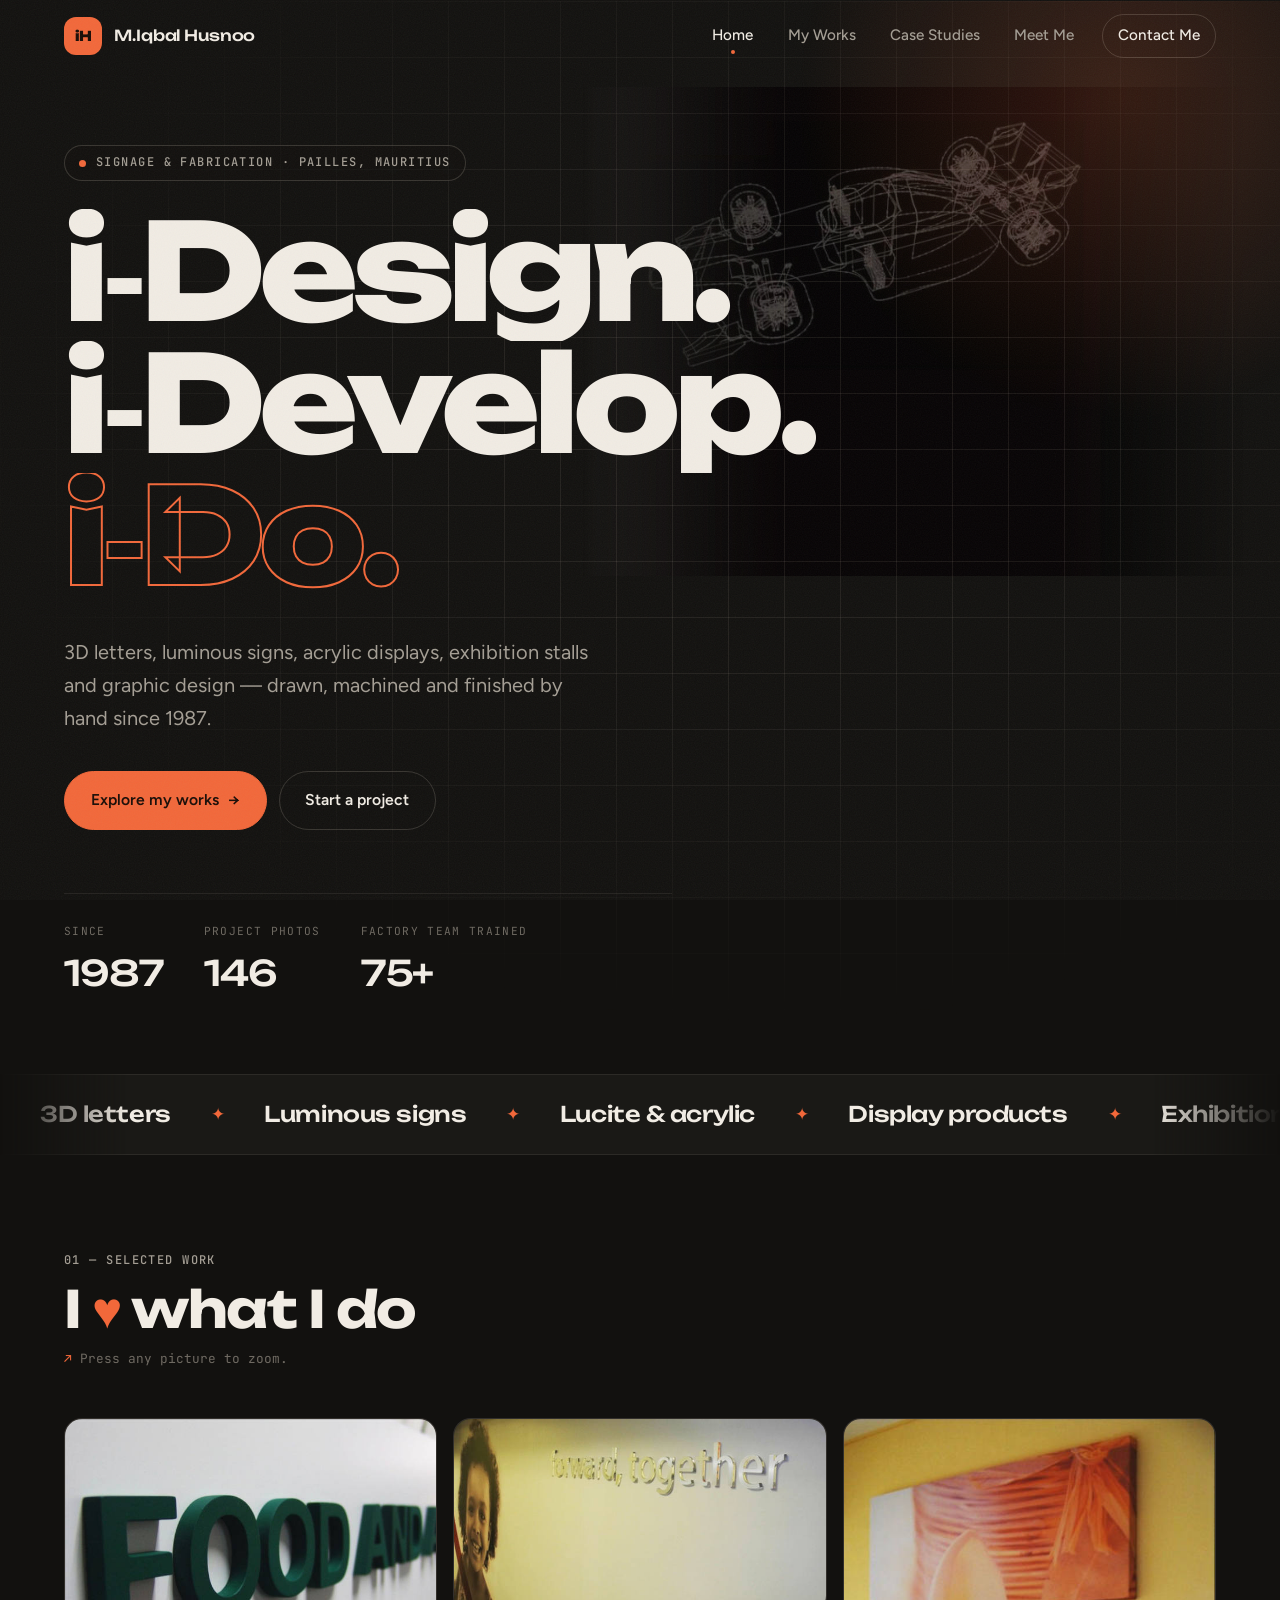
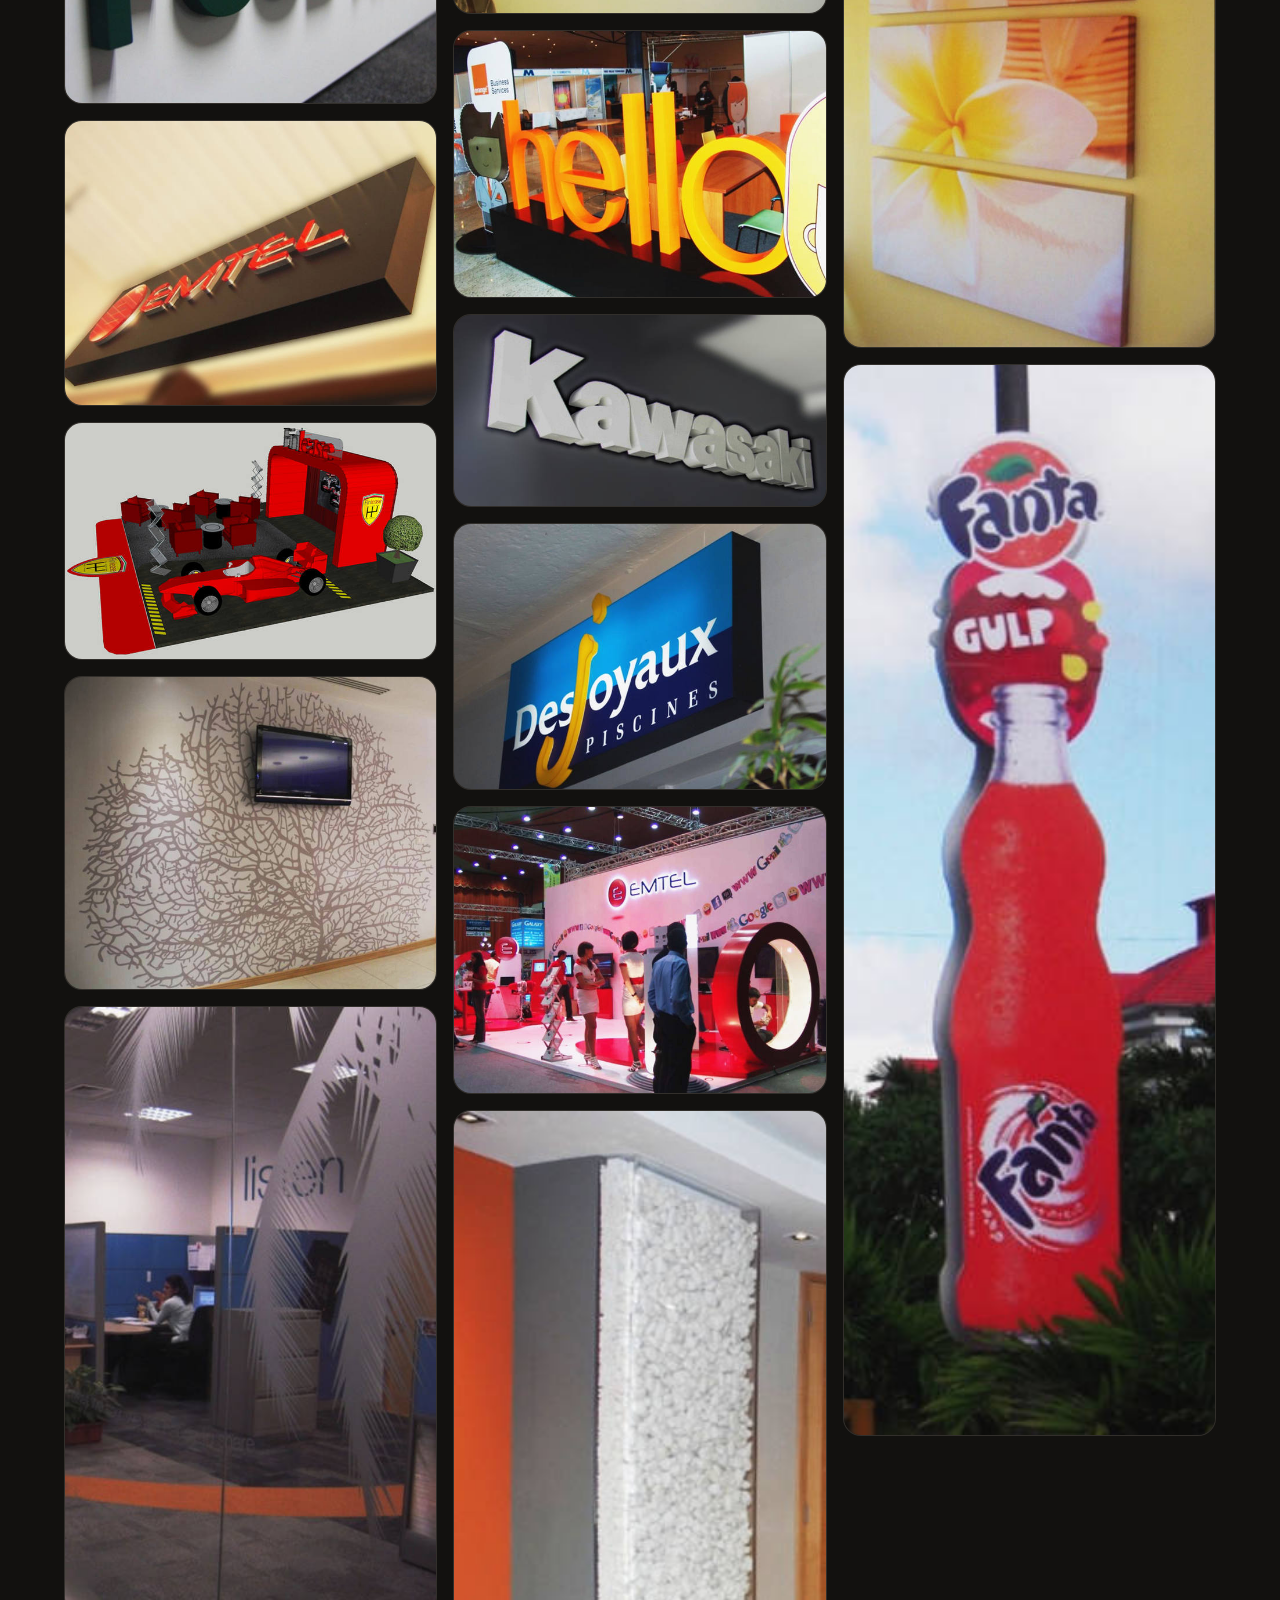
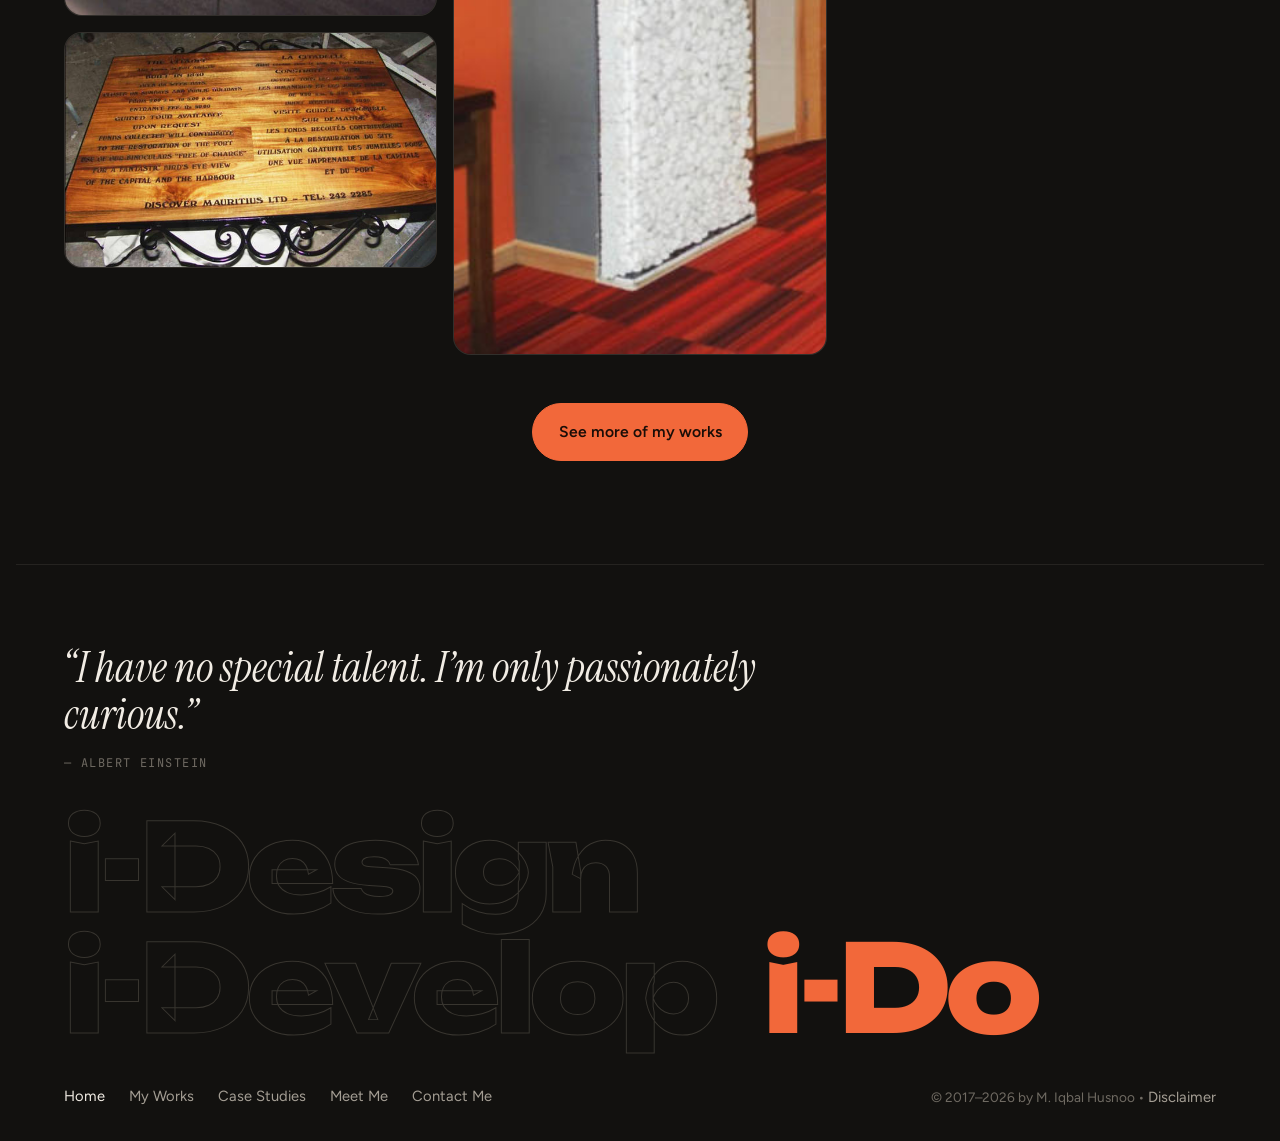
==== index.html @ db767b68 "Portfolio: Case Studies page, Meet Me Indonesia section, footer 2017-2026" ====
<!doctype html>
<html lang="en">
  <head>
    <meta charset="utf-8" />
    <meta name="viewport" content="width=device-width, initial-scale=1" />
    <title>Home | M. Iqbal Husnoo</title>
    <meta name="description" content="Portfolio of M. Iqbal Husnoo: signage, 3D letters, display products, acrylic fabrication, exhibitions and graphic design in Mauritius." />
    <meta property="og:title" content="Home | M. Iqbal Husnoo" />
    <meta property="og:description" content="Portfolio of M. Iqbal Husnoo: signage, 3D letters, display products, acrylic fabrication, exhibitions and graphic design in Mauritius." />
    <meta property="og:type" content="website" />
    <link rel="icon" href="/favicon.svg" type="image/svg+xml" />
    <script>document.documentElement.classList.add('js')</script>
    <link rel="preconnect" href="https://fonts.googleapis.com" />
    <link rel="preconnect" href="https://fonts.gstatic.com" crossorigin />
    <link rel="stylesheet" href="https://fonts.googleapis.com/css2?family=Unbounded:wght@400;500;700;800&family=Figtree:ital,wght@0,400;0,500;0,600;1,400&family=Instrument+Serif:ital@0;1&family=JetBrains+Mono:wght@400;500&display=swap" />
    <link rel="stylesheet" href="/styles.css" />
    <meta name="theme-color" content="#12110f" />
  </head>
  <body>
    <a class="skip-link" href="#main">Skip to content</a>

    <header class="site-header" id="site-header">
      <div class="bar">
        <a class="brand" href="/" aria-label="M. Iqbal Husnoo, home">
          <span class="brand__mark" aria-hidden="true">iH</span>
          <span class="brand__name">M.Iqbal Husnoo</span>
        </a>
        <button class="nav-toggle" type="button" aria-expanded="false" aria-controls="site-nav" hidden>
          <span class="nav-toggle__lines" aria-hidden="true"></span>
          <span class="sr-only">Menu</span>
        </button>
        <nav class="site-nav" id="site-nav" aria-label="Main">
          <ul>
            <li><a href="/" aria-current="page">Home</a></li>
            <li><a href="/my-works/">My Works</a></li>
            <li><a href="/case-studies/">Case Studies</a></li>
            <li><a href="/meet-me/">Meet Me</a></li>
            <li><a href="/contact-me/" class="nav-cta">Contact Me</a></li>
          </ul>
        </nav>
      </div>
    </header>

    <main id="main">
      <section class="hero" aria-labelledby="hero-title">
        <div class="hero__grid" aria-hidden="true"></div>
        <img class="hero__art" src="/assets/img/banner.jpg" alt="" width="1296" height="576" fetchpriority="high" />
        <div class="hero__inner">
          <p class="eyebrow"><span class="dot" aria-hidden="true"></span> Signage &amp; fabrication &middot; Pailles, Mauritius</p>
          <h1 id="hero-title" class="hero__title">
            <span class="sr-only">M. Iqbal Husnoo &mdash; </span>
            <span class="line"><span>i&#8209;Design.</span></span>
            <span class="line"><span>i&#8209;Develop.</span></span>
            <span class="line line--accent"><span>i&#8209;Do.</span></span>
          </h1>
          <p class="hero__lead">3D letters, luminous signs, acrylic displays, exhibition stalls and graphic design &mdash; drawn, machined and finished by hand since 1987.</p>
          <div class="hero__actions">
            <a class="button" href="/my-works/">Explore my works <span aria-hidden="true">&rarr;</span></a>
            <a class="button button--ghost" href="/contact-me/">Start a project</a>
          </div>
          <dl class="stats">
            <div><dt>Since</dt><dd>1987</dd></div>
            <div><dt>Project photos</dt><dd>146</dd></div>
            <div><dt>Factory team trained</dt><dd>75+</dd></div>
          </dl>
        </div>
      </section>

      <div class="marquee" aria-hidden="true">
        <div class="marquee__track">
          <span>3D letters</span><span>Luminous signs</span><span>Lucite &amp; acrylic</span><span>Display products</span><span>Exhibition stalls</span><span>CNC routing</span><span>Laser engraving</span><span>Wall deco</span><span>Editorial design</span>
          <span>3D letters</span><span>Luminous signs</span><span>Lucite &amp; acrylic</span><span>Display products</span><span>Exhibition stalls</span><span>CNC routing</span><span>Laser engraving</span><span>Wall deco</span><span>Editorial design</span>
        </div>
      </div>

      <section class="page" aria-labelledby="what-i-do">
        <div class="section-head">
          <p class="label">01 &mdash; Selected work</p>
          <h2 id="what-i-do" class="section-title">I <span class="heart" aria-hidden="true">&hearts;</span><span class="sr-only">love</span> what I&nbsp;do</h2>
          <p class="hint">Press any picture to zoom.</p>
        </div>
        <div class="gallery">
          <figure class="tile">
            <a href="/assets/img/full/e01d142696.jpg" data-gallery="home" data-caption="3D letters — Made of foam PVC and finish with a satin paint"><img src="/assets/img/thumb/e01d142696.jpg" alt="3D letters — Made of foam PVC and finish with a satin paint" width="640" height="491" loading="lazy" decoding="async" /></a>
            <figcaption><strong>3D letters</strong> Made of foam PVC and finish with a satin paint</figcaption>
          </figure>
          <figure class="tile">
            <a href="/assets/img/full/2fd38308b2.jpg" data-gallery="home" data-caption="3D letters in layers — Glow light luminous sign"><img src="/assets/img/thumb/2fd38308b2.jpg" alt="3D letters in layers — Glow light luminous sign" width="640" height="489" loading="lazy" decoding="async" /></a>
            <figcaption><strong>3D letters in layers</strong> Glow light luminous sign</figcaption>
          </figure>
          <figure class="tile">
            <a href="/assets/img/full/fc25e3a5f5.jpg" data-gallery="home" data-caption="Motor show 3D design presentation — event stall design proposal"><img src="/assets/img/thumb/fc25e3a5f5.jpg" alt="Motor show 3D design presentation — event stall design proposal" width="640" height="409" loading="lazy" decoding="async" /></a>
            <figcaption><strong>Motor show 3D design presentation</strong> event stall design proposal</figcaption>
          </figure>
          <figure class="tile">
            <a href="/assets/img/full/1b9a3f194f.jpg" data-gallery="home" data-caption="Wall deco — High res customized printed wallpaper"><img src="/assets/img/thumb/1b9a3f194f.jpg" alt="Wall deco — High res customized printed wallpaper" width="640" height="538" loading="lazy" decoding="async" /></a>
            <figcaption><strong>Wall deco</strong> High res customized printed wallpaper</figcaption>
          </figure>
          <figure class="tile">
            <a href="/assets/img/full/836188b1b4.jpg" data-gallery="home" data-caption="Glass panes deco — Plot &amp; cut Frosted vinyl applied"><img src="/assets/img/thumb/836188b1b4.jpg" alt="Glass panes deco — Plot &amp; cut Frosted vinyl applied" width="391" height="640" loading="lazy" decoding="async" /></a>
            <figcaption><strong>Glass panes deco</strong> Plot &amp; cut Frosted vinyl applied</figcaption>
          </figure>
          <figure class="tile">
            <a href="/assets/img/full/148510c9a3.jpg" data-gallery="home" data-caption="Sign — Laser engraving on wood and forged metal  sign"><img src="/assets/img/thumb/148510c9a3.jpg" alt="Sign — Laser engraving on wood and forged metal  sign" width="640" height="405" loading="lazy" decoding="async" /></a>
            <figcaption><strong>Sign</strong> Laser engraving on wood and forged metal  sign</figcaption>
          </figure>
          <figure class="tile">
            <a href="/assets/img/full/b2414674ef.jpg" data-gallery="home" data-caption="Wall deco — High res customized vinyl applied to wall, topped with clear acrylic letters"><img src="/assets/img/thumb/b2414674ef.jpg" alt="Wall deco — High res customized vinyl applied to wall, topped with clear acrylic letters" width="640" height="335" loading="lazy" decoding="async" /></a>
            <figcaption><strong>Wall deco</strong> High res customized vinyl applied to wall, topped with clear acrylic letters</figcaption>
          </figure>
          <figure class="tile">
            <a href="/assets/img/full/b73189586a.jpg" data-gallery="home" data-caption="3D letters — Foam PVC built up letters, partly wrapped with high res printed vinyl &amp; painted high gloss"><img src="/assets/img/thumb/b73189586a.jpg" alt="3D letters — Foam PVC built up letters, partly wrapped with high res printed vinyl &amp; painted high gloss" width="640" height="458" loading="lazy" decoding="async" /></a>
            <figcaption><strong>3D letters</strong> Foam PVC built up letters, partly wrapped with high res printed vinyl &amp; painted high gloss</figcaption>
          </figure>
          <figure class="tile">
            <a href="/assets/img/full/6c1980d016.jpg" data-gallery="home" data-caption="Interior 3D sign — Huge letters of approximately 700mm high x 250 mm depth made of fiber glass, finish high gloss"><img src="/assets/img/thumb/6c1980d016.jpg" alt="Interior 3D sign — Huge letters of approximately 700mm high x 250 mm depth made of fiber glass, finish high gloss" width="640" height="330" loading="lazy" decoding="async" /></a>
            <figcaption><strong>Interior 3D sign</strong> Huge letters of approximately 700mm high x 250 mm depth made of fiber glass, finish high gloss</figcaption>
          </figure>
          <figure class="tile">
            <a href="/assets/img/full/f503da60db.jpg" data-gallery="home" data-caption="Luminous sign box — luminous sign with relief letter on the front with pop-out"><img src="/assets/img/thumb/f503da60db.jpg" alt="Luminous sign box — luminous sign with relief letter on the front with pop-out" width="640" height="458" loading="lazy" decoding="async" /></a>
            <figcaption><strong>Luminous sign box</strong> luminous sign with relief letter on the front with pop-out</figcaption>
          </figure>
          <figure class="tile">
            <a href="/assets/img/full/0a4f845910.jpg" data-gallery="home" data-caption="Exhibition — Stall deco, backdrop &amp; furnitures"><img src="/assets/img/thumb/0a4f845910.jpg" alt="Exhibition — Stall deco, backdrop &amp; furnitures" width="640" height="494" loading="lazy" decoding="async" /></a>
            <figcaption><strong>Exhibition</strong> Stall deco, backdrop &amp; furnitures</figcaption>
          </figure>
          <figure class="tile">
            <a href="/assets/img/full/2848691737.jpg" data-gallery="home" data-caption="Deco column — Transparent (see-through) column filled with white pebbles"><img src="/assets/img/thumb/2848691737.jpg" alt="Deco column — Transparent (see-through) column filled with white pebbles" width="282" height="640" loading="lazy" decoding="async" /></a>
            <figcaption><strong>Deco column</strong> Transparent (see-through) column filled with white pebbles</figcaption>
          </figure>
          <figure class="tile">
            <a href="/assets/img/full/76ac34b268.jpg" data-gallery="home" data-caption="wall deco — Triptych and personalized Multipanel"><img src="/assets/img/thumb/76ac34b268.jpg" alt="wall deco — Triptych and personalized Multipanel" width="450" height="640" loading="lazy" decoding="async" /></a>
            <figcaption><strong>wall deco</strong> Triptych and personalized Multipanel</figcaption>
          </figure>
          <figure class="tile">
            <a href="/assets/img/full/a5017a01bf.jpg" data-gallery="home" data-caption="Outdoor ad — Huge two way advert fixed to street light column"><img src="/assets/img/thumb/a5017a01bf.jpg" alt="Outdoor ad — Huge two way advert fixed to street light column" width="223" height="640" loading="lazy" decoding="async" /></a>
            <figcaption><strong>Outdoor ad</strong> Huge two way advert fixed to street light column</figcaption>
          </figure>
        </div>
        <p class="cta"><a class="button" href="/my-works/">See more of my works</a></p>
      </section>
    </main>

    <footer class="site-footer">
      <blockquote class="footer-quote">
        <p>&ldquo;I have no special talent. I&rsquo;m only passionately curious.&rdquo;</p>
        <footer>Albert Einstein</footer>
      </blockquote>
      <p class="motto" aria-label="i-Design, i-Develop, i-Do">
        <span>i-Design</span> <span>i-Develop</span> <span>i-Do</span>
      </p>
      <nav aria-label="Footer">
        <ul>
          <li><a href="/" aria-current="page">Home</a></li>
          <li><a href="/my-works/">My Works</a></li>
          <li><a href="/case-studies/">Case Studies</a></li>
          <li><a href="/meet-me/">Meet Me</a></li>
          <li><a href="/contact-me/">Contact Me</a></li>
        </ul>
      </nav>
      <p class="site-footer__legal">&copy; 2017&ndash;2026 by M. Iqbal Husnoo &bull; <a href="/disclaimer/">Disclaimer</a></p>
    </footer>

    <script src="/script.js" defer></script>
  <script async src="/.netlify/scripts/ar" data-netlify-deploy-id="6aeda1de64c3be196e631531" data-netlify-site-id="eb80ddab-bd80-4e08-9656-230af364bd18" data-agent-runner-id="6aed9f46a1a88d7fdc7c8394"></script>
</body>
</html>
---- styles.css ----
/* ==========================================================================
   M. Iqbal Husnoo — studio theme
   Warm off-black workshop, blueprint grid, signal-orange accent.
   All colours, fonts and spacing live in this first block.
   ========================================================================== */

:root {
  color-scheme: dark;

  --bg: #12110f;
  --bg-raised: #1a1916;
  --bg-card: #201e1b;
  --line: rgb(255 240 220 / 0.08);
  --line-strong: rgb(255 240 220 / 0.16);
  --text: #f1ece4;
  --text-muted: #a49e94;
  --text-dim: #6f6a62;
  --accent: #f2683a;
  --accent-soft: rgb(242 104 58 / 0.14);
  --accent-ink: #1a0d07;

  --font-display: 'Unbounded', 'Arial Black', sans-serif;
  --font-body: 'Figtree', 'Helvetica Neue', Helvetica, sans-serif;
  --font-serif: 'Instrument Serif', Georgia, serif;
  --font-mono: 'JetBrains Mono', ui-monospace, Menlo, monospace;

  --radius: 18px;
  --radius-sm: 10px;
  --page-width: 78rem;
  --gutter: clamp(1.25rem, 4vw, 3rem);
  --header-h: 4.5rem;
  --ease: cubic-bezier(0.22, 1, 0.36, 1);
}

/* ==========================================================================
   Base
   ========================================================================== */

*,
*::before,
*::after {
  box-sizing: border-box;
}

html {
  scroll-behavior: smooth;
  scroll-padding-top: calc(var(--header-h) + 1.5rem);
}

body {
  margin: 0;
  min-height: 100vh;
  display: flex;
  flex-direction: column;
  background: var(--bg);
  color: var(--text);
  font-family: var(--font-body);
  font-size: 1.0625rem;
  line-height: 1.65;
  -webkit-font-smoothing: antialiased;
  text-rendering: optimizeLegibility;
}

/* Film grain, fixed and non-interactive. */
body::after {
  content: '';
  position: fixed;
  inset: 0;
  z-index: 100;
  pointer-events: none;
  opacity: 0.05;
  background-image: url("data:image/svg+xml,%3Csvg xmlns='http://www.w3.org/2000/svg' width='160' height='160'%3E%3Cfilter id='n'%3E%3CfeTurbulence type='fractalNoise' baseFrequency='0.85' numOctaves='3' stitchTiles='stitch'/%3E%3C/filter%3E%3Crect width='100%25' height='100%25' filter='url(%23n)'/%3E%3C/svg%3E");
}

main {
  flex: 1;
}

img {
  max-width: 100%;
  height: auto;
  display: block;
}

a {
  color: var(--accent);
  text-decoration-thickness: 1px;
  text-underline-offset: 0.2em;
}

h1,
h2,
h3,
p,
ul,
ol,
dl,
dd,
figure,
blockquote {
  margin: 0;
}

ul {
  padding: 0;
  list-style: none;
}

::selection {
  background: var(--accent);
  color: var(--accent-ink);
}

:focus-visible {
  outline: 2px solid var(--accent);
  outline-offset: 3px;
  border-radius: 4px;
}

.sr-only {
  position: absolute;
  width: 1px;
  height: 1px;
  margin: -1px;
  padding: 0;
  overflow: hidden;
  clip-path: inset(50%);
  white-space: nowrap;
}

.skip-link {
  position: fixed;
  top: 0.75rem;
  left: 0.75rem;
  z-index: 200;
  translate: 0 -200%;
  padding: 0.6rem 1rem;
  border-radius: 999px;
  background: var(--accent);
  color: var(--accent-ink);
  font-weight: 600;
  text-decoration: none;
  transition: translate 0.2s var(--ease);
}

.skip-link:focus-visible {
  translate: 0 0;
}

.label,
.eyebrow {
  font-family: var(--font-mono);
  font-size: 0.75rem;
  font-weight: 500;
  letter-spacing: 0.12em;
  text-transform: uppercase;
  color: var(--text-muted);
}

/* ==========================================================================
   Header — sticky glass bar
   ========================================================================== */

.site-header {
  position: sticky;
  top: 0;
  z-index: 50;
  transition:
    background-color 0.3s var(--ease),
    border-color 0.3s var(--ease);
  border-bottom: 1px solid transparent;
}

.site-header.is-scrolled,
.site-header.is-open {
  background: rgb(18 17 15 / 0.72);
  backdrop-filter: blur(18px) saturate(1.4);
  -webkit-backdrop-filter: blur(18px) saturate(1.4);
  border-bottom-color: var(--line);
}

.bar {
  display: flex;
  align-items: center;
  gap: 1.5rem;
  max-width: var(--page-width);
  height: var(--header-h);
  margin-inline: auto;
  padding-inline: var(--gutter);
}

.brand {
  display: inline-flex;
  align-items: center;
  gap: 0.75rem;
  color: var(--text);
  text-decoration: none;
  margin-right: auto;
}

.brand__mark {
  display: grid;
  place-items: center;
  width: 2.4rem;
  height: 2.4rem;
  border-radius: 12px;
  background: var(--accent);
  color: var(--accent-ink);
  font-family: var(--font-display);
  font-size: 0.85rem;
  font-weight: 800;
  letter-spacing: -0.04em;
  transition: rotate 0.5s var(--ease);
}

.brand:hover .brand__mark {
  rotate: -8deg;
}

.brand__name {
  font-family: var(--font-display);
  font-size: 0.95rem;
  font-weight: 500;
  letter-spacing: -0.01em;
}

.site-nav ul {
  display: flex;
  align-items: center;
  gap: 0.25rem;
}

.site-nav a {
  position: relative;
  display: block;
  padding: 0.5rem 0.95rem;
  border-radius: 999px;
  color: var(--text-muted);
  font-size: 0.95rem;
  font-weight: 500;
  text-decoration: none;
  transition:
    color 0.2s,
    background-color 0.2s;
}

.site-nav a:hover {
  color: var(--text);
  background: rgb(255 255 255 / 0.05);
}

.site-nav a[aria-current='page'] {
  color: var(--text);
}

.site-nav a[aria-current='page']::after {
  content: '';
  position: absolute;
  left: 50%;
  bottom: 0.15rem;
  width: 4px;
  height: 4px;
  margin-left: -2px;
  border-radius: 50%;
  background: var(--accent);
}

.site-nav a.nav-cta {
  margin-left: 0.5rem;
  border: 1px solid var(--line-strong);
  color: var(--text);
}

.site-nav a.nav-cta:hover,
.site-nav a.nav-cta[aria-current='page'] {
  background: var(--accent);
  border-color: var(--accent);
  color: var(--accent-ink);
}

.site-nav a.nav-cta[aria-current='page']::after {
  display: none;
}

.nav-toggle {
  display: none;
  place-items: center;
  width: 2.75rem;
  height: 2.75rem;
  padding: 0;
  border: 1px solid var(--line-strong);
  border-radius: 50%;
  background: transparent;
  color: var(--text);
  cursor: pointer;
}

.nav-toggle__lines,
.nav-toggle__lines::before,
.nav-toggle__lines::after {
  display: block;
  width: 1.1rem;
  height: 1.5px;
  background: currentColor;
  border-radius: 2px;
  transition:
    transform 0.35s var(--ease),
    opacity 0.2s;
}

.nav-toggle__lines {
  position: relative;
}

.nav-toggle__lines::before,
.nav-toggle__lines::after {
  content: '';
  position: absolute;
  left: 0;
}

.nav-toggle__lines::before {
  transform: translateY(-5px);
}

.nav-toggle__lines::after {
  transform: translateY(5px);
}

.nav-toggle[aria-expanded='true'] .nav-toggle__lines {
  background: transparent;
}

.nav-toggle[aria-expanded='true'] .nav-toggle__lines::before {
  transform: rotate(45deg);
}

.nav-toggle[aria-expanded='true'] .nav-toggle__lines::after {
  transform: rotate(-45deg);
}

@media (max-width: 760px) {
  .brand__name {
    font-size: 0.85rem;
  }

  .js .nav-toggle {
    display: grid;
  }

  .js .site-nav {
    position: absolute;
    top: var(--header-h);
    left: 0;
    right: 0;
    padding: 0.5rem var(--gutter) 1.5rem;
    background: rgb(18 17 15 / 0.96);
    backdrop-filter: blur(18px);
    -webkit-backdrop-filter: blur(18px);
    border-bottom: 1px solid var(--line);
    opacity: 0;
    visibility: hidden;
    translate: 0 -0.75rem;
    transition:
      opacity 0.3s var(--ease),
      translate 0.3s var(--ease),
      visibility 0.3s;
  }

  .js .site-header.is-open .site-nav {
    opacity: 1;
    visibility: visible;
    translate: 0 0;
  }

  .js .site-nav ul {
    flex-direction: column;
    align-items: stretch;
    gap: 0;
  }

  .js .site-nav a {
    padding: 1rem 0;
    border-radius: 0;
    border-bottom: 1px solid var(--line);
    font-family: var(--font-display);
    font-size: 1.5rem;
    color: var(--text);
  }

  .js .site-nav a:hover {
    background: none;
    color: var(--accent);
  }

  .js .site-nav a[aria-current='page']::after {
    left: auto;
    right: 0;
    top: 50%;
    bottom: auto;
    width: 8px;
    height: 8px;
    margin: -4px 0 0;
  }

  .js .site-nav a.nav-cta {
    margin: 1.25rem 0 0;
    padding: 0.9rem 1.25rem;
    border-radius: 999px;
    text-align: center;
    font-family: var(--font-body);
    font-size: 1rem;
    font-weight: 600;
    background: var(--accent);
    color: var(--accent-ink);
  }

  /* No-JS fallback: a simple wrapping row. */
  html:not(.js) .bar {
    flex-wrap: wrap;
    height: auto;
    padding-block: 1rem;
  }

  html:not(.js) .site-nav ul {
    flex-wrap: wrap;
  }
}

/* ==========================================================================
   Layout + page titles
   ========================================================================== */

.page {
  width: 100%;
  max-width: var(--page-width);
  margin-inline: auto;
  padding: clamp(3rem, 8vw, 6rem) var(--gutter) clamp(4rem, 8vw, 7rem);
}

main.page {
  position: relative;
}

/* Blueprint grid behind every inner page heading. */
main.page::before {
  content: '';
  position: absolute;
  inset: 0 0 auto;
  height: 28rem;
  z-index: -1;
  background-image:
    linear-gradient(var(--line) 1px, transparent 1px),
    linear-gradient(90deg, var(--line) 1px, transparent 1px);
  background-size: 48px 48px;
  mask-image: radial-gradient(ellipse 70% 100% at 30% 0%, #000 20%, transparent 75%);
  -webkit-mask-image: radial-gradient(ellipse 70% 100% at 30% 0%, #000 20%, transparent 75%);
}

.page-title {
  max-width: 18ch;
  font-family: var(--font-display);
  font-size: clamp(2.2rem, 6vw, 4.5rem);
  font-weight: 700;
  line-height: 1.02;
  letter-spacing: -0.035em;
  text-wrap: balance;
}

.page-title::before {
  content: '';
  display: block;
  width: 3rem;
  height: 4px;
  margin-bottom: 1.5rem;
  border-radius: 4px;
  background: var(--accent);
}

.section-head {
  margin-bottom: clamp(2rem, 4vw, 3rem);
}

.section-title {
  margin-top: 0.75rem;
  font-family: var(--font-display);
  font-size: clamp(1.8rem, 4.5vw, 3.2rem);
  font-weight: 700;
  line-height: 1.05;
  letter-spacing: -0.03em;
}

.section-title em {
  font-family: var(--font-serif);
  font-weight: 400;
  font-style: italic;
  letter-spacing: 0;
}

.heart {
  display: inline-block;
  color: var(--accent);
  animation: beat 1.8s var(--ease) infinite;
}

@keyframes beat {
  0%,
  60%,
  100% {
    transform: scale(1);
  }
  15% {
    transform: scale(1.22);
  }
  30% {
    transform: scale(0.96);
  }
}

.hint {
  margin-top: 0.75rem;
  color: var(--text-dim);
  font-family: var(--font-mono);
  font-size: 0.8rem;
}

.hint::before {
  content: '\2197\00a0';
  color: var(--accent);
}

.page > .hint {
  margin-top: 1.25rem;
}

.lead {
  max-width: 40rem;
  margin-top: 1.5rem;
  color: var(--text-muted);
  font-size: clamp(1.1rem, 2vw, 1.3rem);
}

.cta {
  margin-top: 3rem;
  text-align: center;
}

/* ==========================================================================
   Buttons
   ========================================================================== */

.button {
  display: inline-flex;
  align-items: center;
  gap: 0.6rem;
  padding: 0.95rem 1.6rem;
  border: 1px solid var(--accent);
  border-radius: 999px;
  background: var(--accent);
  color: var(--accent-ink);
  font: inherit;
  font-size: 0.98rem;
  font-weight: 600;
  text-decoration: none;
  cursor: pointer;
  transition:
    transform 0.25s var(--ease),
    box-shadow 0.25s var(--ease),
    background-color 0.2s;
}

.button:hover {
  transform: translateY(-2px);
  box-shadow: 0 12px 30px -10px rgb(242 104 58 / 0.6);
}

.button:active {
  transform: translateY(0);
}

.button span {
  transition: translate 0.25s var(--ease);
}

.button:hover span {
  translate: 4px 0;
}

.button--ghost {
  background: transparent;
  border-color: var(--line-strong);
  color: var(--text);
}

.button--ghost:hover {
  border-color: var(--text);
  box-shadow: none;
}

.button:disabled {
  opacity: 0.6;
  cursor: progress;
  transform: none;
}

/* ==========================================================================
   Home hero
   ========================================================================== */

.hero {
  position: relative;
  overflow: hidden;
  min-height: calc(100svh - var(--header-h));
  display: flex;
  align-items: center;
  margin-top: calc(var(--header-h) * -1);
  padding-top: var(--header-h);
  isolation: isolate;
}

.hero__grid {
  position: absolute;
  inset: 0;
  z-index: -2;
  background-image:
    linear-gradient(var(--line) 1px, transparent 1px),
    linear-gradient(90deg, var(--line) 1px, transparent 1px);
  background-size: 56px 56px;
  mask-image: radial-gradient(ellipse 80% 70% at 60% 40%, #000 30%, transparent 80%);
  -webkit-mask-image: radial-gradient(ellipse 80% 70% at 60% 40%, #000 30%, transparent 80%);
}

.hero::before {
  content: '';
  position: absolute;
  z-index: -3;
  width: 55vmax;
  height: 55vmax;
  right: -15vmax;
  top: -20vmax;
  border-radius: 50%;
  background: radial-gradient(circle, rgb(242 104 58 / 0.18), transparent 65%);
}

/* The Wix banner: an F1 wireframe on black. Crop the white fade away and let
   the drawing float over the grid. */
.hero__art {
  position: absolute;
  z-index: -1;
  right: -4%;
  top: 8%;
  width: min(1100px, 95vw);
  max-width: none;
  aspect-ratio: 1296 / 576;
  object-fit: cover;
  object-position: 80% 0;
  mix-blend-mode: lighten;
  opacity: 0.8;
  mask-image: linear-gradient(90deg, transparent 32%, #000 50%, #000 75%, transparent 92%);
  -webkit-mask-image: linear-gradient(90deg, transparent 32%, #000 50%, #000 75%, transparent 92%);
  animation: drift 14s ease-in-out infinite alternate;
}

@media (max-width: 760px) {
  .hero__art {
    top: auto;
    bottom: 4%;
    width: 160vw;
    right: -40vw;
    opacity: 0.45;
  }
}

@keyframes drift {
  from {
    transform: translate3d(0, 0, 0) rotate(0deg);
  }
  to {
    transform: translate3d(-2%, 3%, 0) rotate(-2deg);
  }
}

.hero__inner {
  width: 100%;
  max-width: var(--page-width);
  margin-inline: auto;
  padding: clamp(3rem, 8vh, 6rem) var(--gutter);
}

.eyebrow {
  display: inline-flex;
  align-items: center;
  gap: 0.6rem;
  padding: 0.45rem 0.9rem;
  border: 1px solid var(--line-strong);
  border-radius: 999px;
  background: rgb(18 17 15 / 0.5);
  backdrop-filter: blur(6px);
  -webkit-backdrop-filter: blur(6px);
}

.dot {
  width: 7px;
  height: 7px;
  border-radius: 50%;
  background: var(--accent);
  box-shadow: 0 0 0 0 rgb(242 104 58 / 0.6);
  animation: ping 2.2s infinite;
}

@keyframes ping {
  70%,
  100% {
    box-shadow: 0 0 0 10px rgb(242 104 58 / 0);
  }
}

.hero__title {
  margin-top: 1.75rem;
  font-family: var(--font-display);
  font-size: clamp(3rem, 10.5vw, 8.5rem);
  font-weight: 800;
  line-height: 0.92;
  letter-spacing: -0.05em;
}

.hero__title .line {
  display: block;
  overflow: hidden;
  padding-bottom: 0.06em;
}

.hero__title .line > span {
  display: inline-block;
  animation: rise 1s var(--ease) both;
}

.hero__title .line:nth-child(3) > span {
  animation-delay: 0.08s;
}

.hero__title .line:nth-child(4) > span {
  animation-delay: 0.16s;
}

.line--accent > span {
  color: transparent;
  -webkit-text-stroke: 2px var(--accent);
}

@keyframes rise {
  from {
    transform: translateY(105%);
  }
}

.hero__lead {
  max-width: 34rem;
  margin-top: 2rem;
  color: var(--text-muted);
  font-size: clamp(1.05rem, 1.8vw, 1.25rem);
  animation: fade-up 0.9s 0.35s var(--ease) both;
}

.hero__actions {
  display: flex;
  flex-wrap: wrap;
  gap: 0.75rem;
  margin-top: 2.25rem;
  animation: fade-up 0.9s 0.45s var(--ease) both;
}

.stats {
  display: flex;
  flex-wrap: wrap;
  gap: 2.5rem;
  margin-top: clamp(3rem, 7vh, 5rem);
  padding-top: 1.75rem;
  border-top: 1px solid var(--line);
  max-width: 38rem;
  animation: fade-up 0.9s 0.55s var(--ease) both;
}

.stats dt {
  font-family: var(--font-mono);
  font-size: 0.7rem;
  letter-spacing: 0.12em;
  text-transform: uppercase;
  color: var(--text-dim);
}

.stats dd {
  margin-top: 0.25rem;
  font-family: var(--font-display);
  font-size: clamp(1.6rem, 3vw, 2.2rem);
  font-weight: 500;
  letter-spacing: -0.03em;
}

@keyframes fade-up {
  from {
    opacity: 0;
    transform: translateY(18px);
  }
}

/* ==========================================================================
   Marquee
   ========================================================================== */

.marquee {
  overflow: hidden;
  border-block: 1px solid var(--line);
  background: var(--bg-raised);
  mask-image: linear-gradient(90deg, transparent, #000 10%, #000 90%, transparent);
  -webkit-mask-image: linear-gradient(90deg, transparent, #000 10%, #000 90%, transparent);
}

.marquee__track {
  display: flex;
  width: max-content;
  animation: scroll-x 40s linear infinite;
}

.marquee span {
  display: flex;
  align-items: center;
  gap: 2.5rem;
  padding: 1.35rem 0 1.35rem 2.5rem;
  font-family: var(--font-display);
  font-size: clamp(1rem, 2vw, 1.35rem);
  font-weight: 500;
  white-space: nowrap;
  letter-spacing: -0.02em;
}

.marquee span::after {
  content: '\2726';
  color: var(--accent);
  font-size: 0.8em;
}

@keyframes scroll-x {
  to {
    transform: translateX(-50%);
  }
}

/* ==========================================================================
   Gallery — masonry columns with caption overlays
   ========================================================================== */

.gallery {
  columns: 3 18rem;
  column-gap: 1rem;
}

.tile,
.portrait {
  position: relative;
  break-inside: avoid;
  margin-bottom: 1rem;
  overflow: hidden;
  border-radius: var(--radius);
  background: var(--bg-card);
  border: 1px solid var(--line);
  transform: translateZ(0);
}

.tile a,
.portrait a {
  display: block;
  cursor: zoom-in;
}

.tile img,
.portrait img {
  width: 100%;
  transition:
    transform 0.8s var(--ease),
    filter 0.5s;
}

.tile:hover img,
.portrait:hover img {
  transform: scale(1.05);
}

.tile figcaption,
.portrait figcaption {
  position: absolute;
  left: 0;
  right: 0;
  bottom: 0;
  padding: 2.5rem 1.1rem 1rem;
  background: linear-gradient(to top, rgb(14 13 11 / 0.92), rgb(14 13 11 / 0.55) 60%, transparent);
  color: var(--text-muted);
  font-size: 0.88rem;
  line-height: 1.4;
  pointer-events: none;
  transition:
    opacity 0.4s var(--ease),
    transform 0.4s var(--ease);
}

.tile figcaption strong,
.portrait figcaption strong {
  display: block;
  margin-bottom: 0.15rem;
  color: var(--text);
  font-family: var(--font-display);
  font-size: 0.92rem;
  font-weight: 500;
  letter-spacing: -0.01em;
}

.tile figcaption strong:first-letter {
  text-transform: uppercase;
}

@media (hover: hover) {
  .tile figcaption {
    opacity: 0;
    transform: translateY(10px);
  }

  .tile:hover figcaption,
  .tile:focus-within figcaption {
    opacity: 1;
    transform: none;
  }
}

/* Scroll reveal (enabled by script.js). */
.js .reveal {
  opacity: 0;
  transform: translateY(28px);
  transition:
    opacity 0.9s var(--ease),
    transform 0.9s var(--ease);
}

.js .reveal.is-visible {
  opacity: 1;
  transform: none;
}

/* ==========================================================================
   My Works
   ========================================================================== */

.toc {
  position: sticky;
  top: calc(var(--header-h) + 0.75rem);
  z-index: 10;
  margin: 2.5rem 0 1rem;
}

.toc ul {
  display: flex;
  gap: 0.5rem;
  overflow-x: auto;
  padding: 0.4rem;
  border: 1px solid var(--line);
  border-radius: 999px;
  background: rgb(26 25 22 / 0.8);
  backdrop-filter: blur(14px);
  -webkit-backdrop-filter: blur(14px);
  scrollbar-width: none;
  width: fit-content;
  max-width: 100%;
}

.toc ul::-webkit-scrollbar {
  display: none;
}

.toc li {
  display: flex;
  flex: none;
}

.toc a {
  display: inline-flex;
  align-items: center;
  gap: 0.5rem;
  padding: 0.5rem 0.95rem;
  border-radius: 999px;
  color: var(--text-muted);
  font-size: 0.88rem;
  font-weight: 500;
  text-decoration: none;
  white-space: nowrap;
  max-width: 22rem;
  overflow: hidden;
  text-overflow: ellipsis;
  transition:
    background-color 0.2s,
    color 0.2s;
}

.toc a:hover {
  color: var(--text);
  background: rgb(255 255 255 / 0.06);
}

.toc a.is-active {
  background: var(--accent);
  color: var(--accent-ink);
}

.toc .count {
  font-family: var(--font-mono);
  font-size: 0.72rem;
  opacity: 0.7;
}

.work {
  display: grid;
  grid-template-columns: minmax(0, 20rem) minmax(0, 1fr);
  gap: clamp(1.5rem, 4vw, 4rem);
  padding-block: clamp(3rem, 7vw, 5.5rem);
  border-bottom: 1px solid var(--line);
  counter-increment: work;
}

.work:last-of-type {
  border-bottom: 0;
}

.work__intro {
  position: sticky;
  top: calc(var(--header-h) + 5rem);
  align-self: start;
}

.work__intro::before {
  content: counter(work, decimal-leading-zero) ' / Project';
  display: block;
  margin-bottom: 1rem;
  font-family: var(--font-mono);
  font-size: 0.75rem;
  letter-spacing: 0.12em;
  text-transform: uppercase;
  color: var(--accent);
}

.work__intro h2 {
  font-family: var(--font-display);
  font-size: clamp(1.5rem, 2.6vw, 2.1rem);
  font-weight: 700;
  line-height: 1.1;
  letter-spacing: -0.03em;
  text-wrap: balance;
}

.work__intro p {
  margin-top: 1rem;
  color: var(--text-muted);
  font-size: 0.98rem;
}

.work .gallery {
  columns: 2 15rem;
}

main.page:has(.work) {
  counter-reset: work;
}

@media (max-width: 860px) {
  .work {
    grid-template-columns: 1fr;
  }

  .work__intro {
    position: static;
  }
}

/* ==========================================================================
   Meet Me
   ========================================================================== */

.meet {
  display: grid;
  grid-template-columns: minmax(0, 5fr) minmax(0, 7fr);
  gap: clamp(2rem, 6vw, 6rem);
  margin-top: clamp(2.5rem, 6vw, 4.5rem);
  margin-bottom: clamp(4rem, 9vw, 7rem);
}

.meet__photos {
  display: grid;
  grid-template-columns: 1fr 1fr;
  gap: 1rem;
  align-self: start;
  position: sticky;
  top: calc(var(--header-h) + 1.5rem);
}

.portrait {
  margin: 0;
}

.portrait:first-child {
  grid-row: span 2;
}

.portrait:first-child img {
  height: 100%;
  object-fit: cover;
}

.meet__story h2 {
  font-family: var(--font-serif);
  font-size: clamp(2rem, 4vw, 3.2rem);
  font-style: italic;
  font-weight: 400;
  line-height: 1.1;
  color: var(--text);
}

.meet__story p {
  margin-top: 1.4rem;
  color: var(--text-muted);
  font-size: 1.08rem;
}

.meet__story p:first-of-type {
  color: var(--text);
  font-size: clamp(1.2rem, 2vw, 1.4rem);
  line-height: 1.55;
}

.meet__story p:first-of-type::first-letter {
  float: left;
  margin: 0.15rem 0.6rem 0 0;
  font-family: var(--font-display);
  font-size: 3.6em;
  font-weight: 800;
  line-height: 0.8;
  color: var(--accent);
}

@media (max-width: 860px) {
  .meet {
    grid-template-columns: 1fr;
  }

  .meet__photos {
    position: static;
  }
}

/* ==========================================================================
   Contact
   ========================================================================== */

.contact {
  display: grid;
  grid-template-columns: minmax(0, 4fr) minmax(0, 7fr);
  gap: clamp(2rem, 5vw, 5rem);
  margin-top: clamp(2.5rem, 6vw, 4.5rem);
}

.contact__details {
  display: flex;
  flex-direction: column;
  gap: 1rem;
  font-style: normal;
}

.contact__details p {
  padding: 1.4rem 1.5rem;
  border: 1px solid var(--line);
  border-radius: var(--radius);
  background: var(--bg-raised);
  color: var(--text-muted);
  line-height: 1.7;
}

.contact__details p:first-child::before,
.contact__details p:nth-child(2)::before,
.contact__details p:nth-child(3)::before {
  display: block;
  margin-bottom: 0.5rem;
  font-family: var(--font-mono);
  font-size: 0.7rem;
  letter-spacing: 0.12em;
  text-transform: uppercase;
  color: var(--accent);
}

.contact__details p:first-child::before {
  content: 'Studio';
}

.contact__details p:nth-child(2)::before {
  content: 'Email';
}

.contact__details p:nth-child(3)::before {
  content: 'Phone';
}

.contact__details a {
  color: var(--text);
  text-decoration: none;
  font-weight: 500;
}

.contact__details p:nth-child(2) a {
  font-family: var(--font-display);
  font-size: clamp(1rem, 1.6vw, 1.15rem);
  word-break: break-all;
}

.contact__details a:hover {
  color: var(--accent);
}

.contact__form {
  display: grid;
  grid-template-columns: 1fr 1fr;
  gap: 1.25rem;
  padding: clamp(1.5rem, 4vw, 2.75rem);
  border: 1px solid var(--line);
  border-radius: calc(var(--radius) + 6px);
  background:
    radial-gradient(circle at 100% 0%, var(--accent-soft), transparent 45%),
    var(--bg-raised);
}

.contact__form > p:nth-of-type(4),
.contact__form > p:nth-of-type(5),
.contact__form > p:nth-of-type(6),
.contact__form > .form-status {
  grid-column: 1 / -1;
}

.contact__form label {
  display: block;
  margin-bottom: 0.5rem;
  font-family: var(--font-mono);
  font-size: 0.75rem;
  letter-spacing: 0.1em;
  text-transform: uppercase;
  color: var(--text-muted);
}

.contact__form label span {
  color: var(--accent);
}

.contact__form input,
.contact__form textarea {
  width: 100%;
  padding: 0.9rem 1rem;
  border: 1px solid var(--line-strong);
  border-radius: var(--radius-sm);
  background: var(--bg);
  color: var(--text);
  font: inherit;
  transition:
    border-color 0.2s,
    box-shadow 0.2s;
}

.contact__form textarea {
  resize: vertical;
  min-height: 9rem;
}

.contact__form input:hover,
.contact__form textarea:hover {
  border-color: rgb(255 240 220 / 0.28);
}

.contact__form input:focus,
.contact__form textarea:focus {
  outline: none;
  border-color: var(--accent);
  box-shadow: 0 0 0 4px var(--accent-soft);
}

.contact__form input:user-invalid,
.contact__form textarea:user-invalid {
  border-color: #e5484d;
  box-shadow: 0 0 0 4px rgb(229 72 77 / 0.15);
}

.form-status {
  color: var(--text-muted);
  font-size: 0.92rem;
}

.form-status:empty {
  display: none;
}

.form-status.is-error {
  color: #ff8a80;
}

@media (max-width: 860px) {
  .contact {
    grid-template-columns: 1fr;
  }
}

@media (max-width: 520px) {
  .contact__form {
    grid-template-columns: 1fr;
  }
}

/* ==========================================================================
   Documents (CV, cover letter)
   ========================================================================== */

.document {
  display: grid;
  gap: 1.5rem;
  max-width: 56rem;
  margin: clamp(2.5rem, 6vw, 4rem) auto 0;
}

.document__page {
  width: 100%;
  border-radius: var(--radius-sm);
  background: #fff;
  box-shadow:
    0 0 0 1px var(--line),
    0 30px 60px -30px rgb(0 0 0 / 0.8);
}

/* ==========================================================================
   Legal
   ========================================================================== */

.legal {
  max-width: 46rem;
}

.legal > ol {
  margin-top: 3rem;
  padding: 0;
  list-style: none;
  counter-reset: clause;
}

.legal > ol > li {
  position: relative;
  padding: 1.75rem 0 1.75rem 3.5rem;
  border-top: 1px solid var(--line);
  counter-increment: clause;
}

.legal > ol > li::before {
  content: counter(clause, decimal-leading-zero);
  position: absolute;
  left: 0;
  top: 1.95rem;
  font-family: var(--font-mono);
  font-size: 0.8rem;
  color: var(--accent);
}

.legal h2 {
  font-family: var(--font-display);
  font-size: 1.15rem;
  font-weight: 500;
  letter-spacing: -0.02em;
}

.legal p,
.legal ol ol {
  margin-top: 0.75rem;
  color: var(--text-muted);
  font-size: 0.98rem;
}

.legal ol ol {
  padding-left: 1.25rem;
}

.legal ol ol li + li {
  margin-top: 0.5rem;
}

/* ==========================================================================
   Footer
   ========================================================================== */

.site-footer {
  position: relative;
  overflow: hidden;
  max-width: var(--page-width);
  width: 100%;
  margin-inline: auto;
  padding: clamp(3rem, 7vw, 5rem) var(--gutter) 2rem;
  border-top: 1px solid var(--line);
  display: grid;
  grid-template-columns: 1fr auto;
  gap: 2rem 3rem;
  align-items: end;
}

.footer-quote {
  grid-column: 1 / -1;
  max-width: 46rem;
}

.footer-quote p {
  font-family: var(--font-serif);
  font-size: clamp(1.6rem, 3.6vw, 2.6rem);
  font-style: italic;
  line-height: 1.15;
}

.footer-quote footer {
  margin-top: 0.85rem;
  font-family: var(--font-mono);
  font-size: 0.75rem;
  letter-spacing: 0.12em;
  text-transform: uppercase;
  color: var(--text-dim);
}

.footer-quote footer::before {
  content: '\2014\00a0';
}

.motto {
  grid-column: 1 / -1;
  display: flex;
  flex-wrap: wrap;
  gap: 0 0.4em;
  font-family: var(--font-display);
  font-size: clamp(2.5rem, 9.5vw, 8rem);
  font-weight: 800;
  line-height: 1;
  letter-spacing: -0.05em;
  color: transparent;
  -webkit-text-stroke: 1px var(--line-strong);
  user-select: none;
}

.motto span:last-child {
  color: var(--accent);
  -webkit-text-stroke: 0;
}

.site-footer nav ul {
  display: flex;
  flex-wrap: wrap;
  gap: 0.25rem 1.5rem;
}

.site-footer nav a,
.site-footer__legal a {
  color: var(--text-muted);
  font-size: 0.92rem;
  text-decoration: none;
}

.site-footer nav a:hover,
.site-footer__legal a:hover {
  color: var(--text);
}

.site-footer nav a[aria-current='page'] {
  color: var(--text);
}

.site-footer__legal {
  color: var(--text-dim);
  font-size: 0.85rem;
}

@media (max-width: 640px) {
  .site-footer {
    grid-template-columns: 1fr;
  }
}

/* ==========================================================================
   Lightbox
   ========================================================================== */

.lightbox {
  position: fixed;
  inset: 0;
  width: 100%;
  height: 100%;
  max-width: none;
  max-height: none;
  margin: 0;
  padding: 0;
  border: 0;
  background: rgb(10 9 8 / 0.94);
  color: var(--text);
  overflow: hidden;
}

.lightbox::backdrop {
  background: transparent;
}

.lightbox[open] {
  display: grid;
  grid-template-rows: auto 1fr auto;
  animation: lb-in 0.35s var(--ease);
}

@keyframes lb-in {
  from {
    opacity: 0;
  }
}

.lightbox__top {
  display: flex;
  align-items: center;
  justify-content: space-between;
  padding: 1rem var(--gutter);
}

.lightbox__count {
  font-family: var(--font-mono);
  font-size: 0.8rem;
  color: var(--text-muted);
}

.lightbox__stage {
  position: relative;
  display: grid;
  place-items: center;
  min-height: 0;
  padding: 0 clamp(0.75rem, 6vw, 5.5rem);
}

.lightbox__img {
  max-width: 100%;
  max-height: 100%;
  width: auto;
  height: auto;
  object-fit: contain;
  border-radius: var(--radius-sm);
  box-shadow: 0 40px 80px -30px rgb(0 0 0 / 0.9);
  transition: opacity 0.25s;
}

.lightbox__img.is-loading {
  opacity: 0.25;
}

.lightbox__caption {
  min-height: 4.5rem;
  padding: 1rem var(--gutter) 1.5rem;
  text-align: center;
  color: var(--text-muted);
  font-size: 0.95rem;
}

.lightbox__caption strong {
  display: block;
  color: var(--text);
  font-family: var(--font-display);
  font-weight: 500;
}

.lb-btn {
  display: grid;
  place-items: center;
  width: 3rem;
  height: 3rem;
  padding: 0;
  border: 1px solid var(--line-strong);
  border-radius: 50%;
  background: rgb(26 25 22 / 0.7);
  color: var(--text);
  font-size: 1.25rem;
  cursor: pointer;
  transition:
    background-color 0.2s,
    color 0.2s,
    border-color 0.2s;
}

.lb-btn:hover {
  background: var(--accent);
  border-color: var(--accent);
  color: var(--accent-ink);
}

.lb-prev,
.lb-next {
  position: absolute;
  top: 50%;
  translate: 0 -50%;
}

.lb-prev {
  left: clamp(0.5rem, 2vw, 1.5rem);
}

.lb-next {
  right: clamp(0.5rem, 2vw, 1.5rem);
}

.lb-btn[hidden] {
  display: none;
}

@media (max-width: 640px) {
  .lb-prev,
  .lb-next {
    top: auto;
    bottom: -3.75rem;
    translate: none;
  }
}

body.lb-open {
  overflow: hidden;
}

/* ==========================================================================
   Case studies — fact row, capability cards
   ========================================================================== */

.facts {
  max-width: none;
  gap: clamp(1.25rem, 2.5vw, 2.25rem);
}

.facts dd {
  white-space: nowrap;
}

.cap-grid {
  display: grid;
  grid-template-columns: repeat(auto-fit, minmax(17rem, 1fr));
  gap: 1rem;
  margin-top: 1.25rem;
}

.cap-card {
  background: var(--bg-card);
  border: 1px solid var(--line);
  border-radius: var(--radius);
  padding: 1.35rem 1.4rem;
}

.cap-card h3 {
  margin: 0;
  font-family: var(--font-display);
  font-size: 1.02rem;
  font-weight: 700;
  letter-spacing: -0.02em;
  color: var(--accent);
}

.cap-card ul {
  margin: 0.8rem 0 0;
  padding-left: 1.1rem;
  color: var(--text-muted);
  font-size: 0.96rem;
  line-height: 1.55;
}

.cap-card li + li {
  margin-top: 0.35rem;
}

.cap-card li::marker {
  color: var(--text-dim);
}

.cap-card p {
  margin: 0.8rem 0 0;
  color: var(--text-muted);
  font-size: 0.96rem;
  line-height: 1.55;
}

@media (max-width: 640px) {
  .facts {
    gap: 1.25rem 2rem;
  }
}

/* ==========================================================================
   Motion preferences
   ========================================================================== */

@media (prefers-reduced-motion: reduce) {
  *,
  *::before,
  *::after {
    animation-duration: 0.01ms !important;
    animation-iteration-count: 1 !important;
    transition-duration: 0.01ms !important;
    scroll-behavior: auto !important;
  }

  .js .reveal {
    opacity: 1;
    transform: none;
  }
}
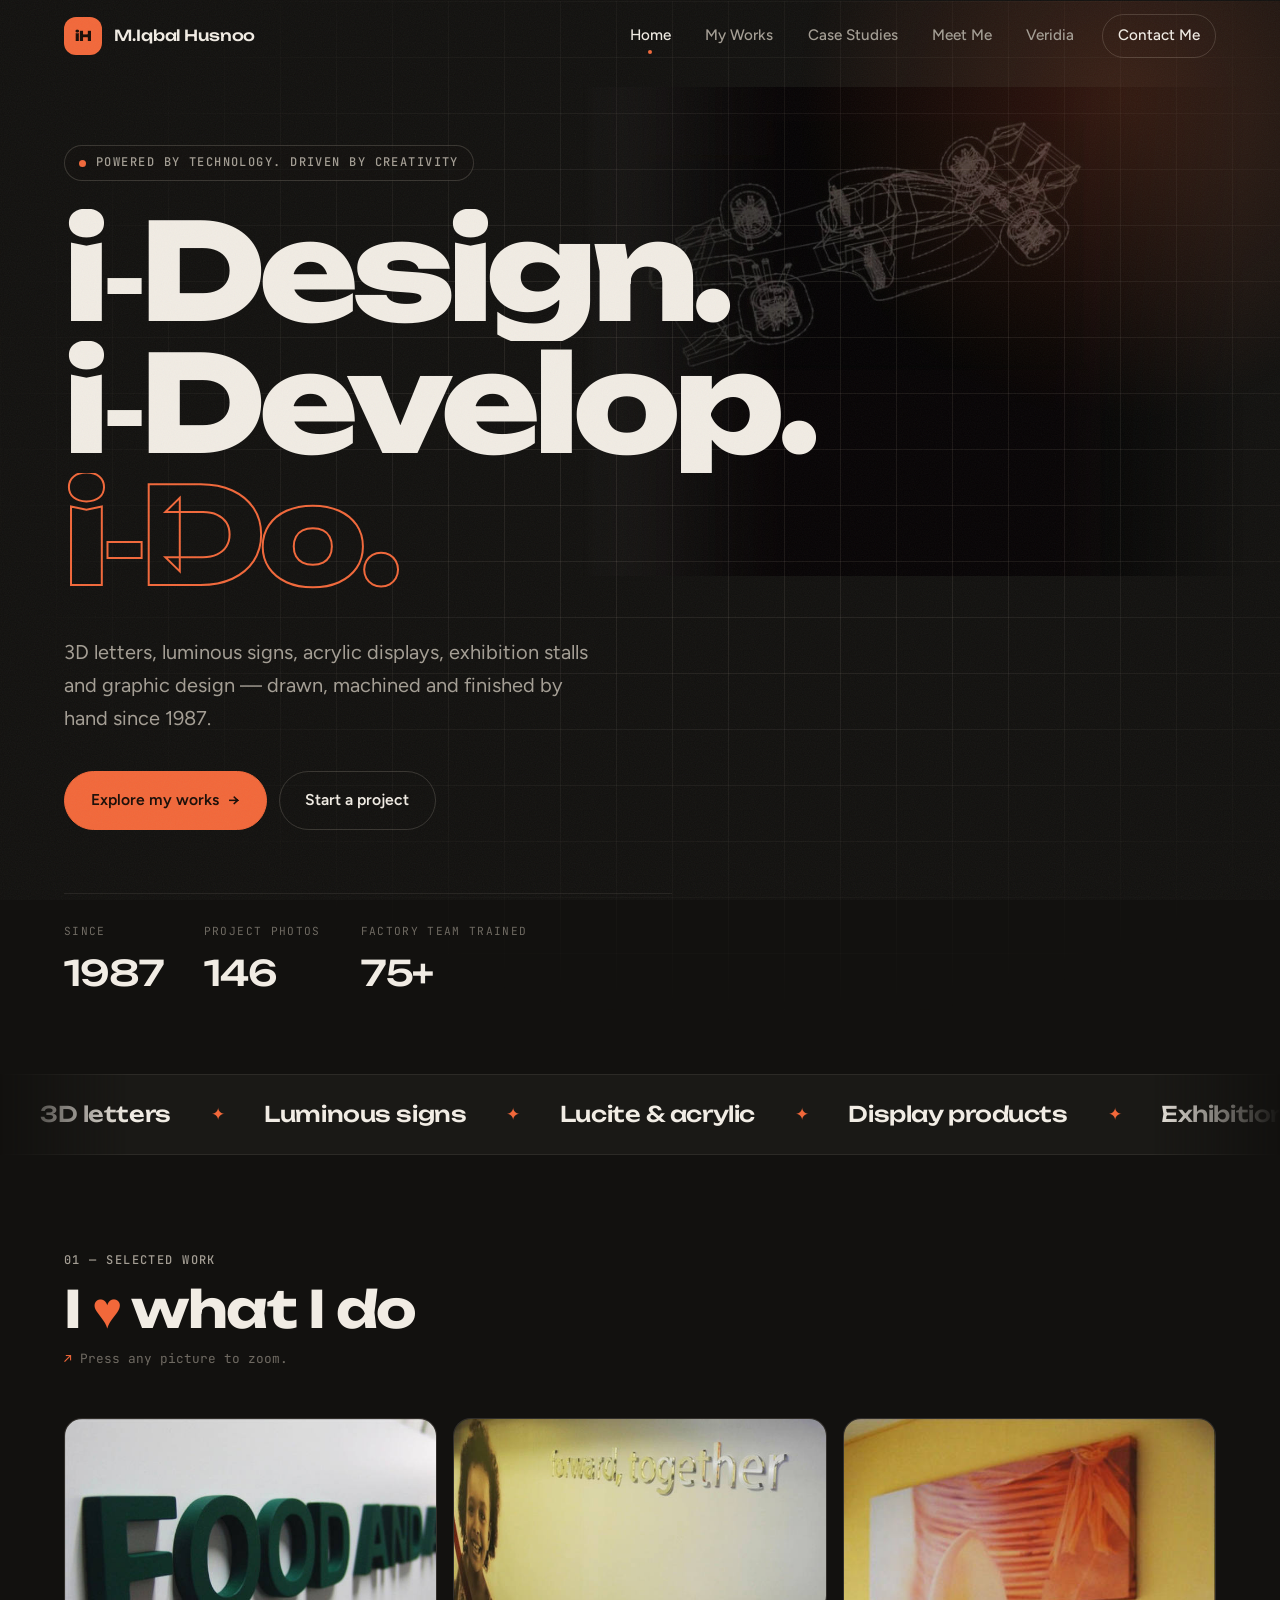
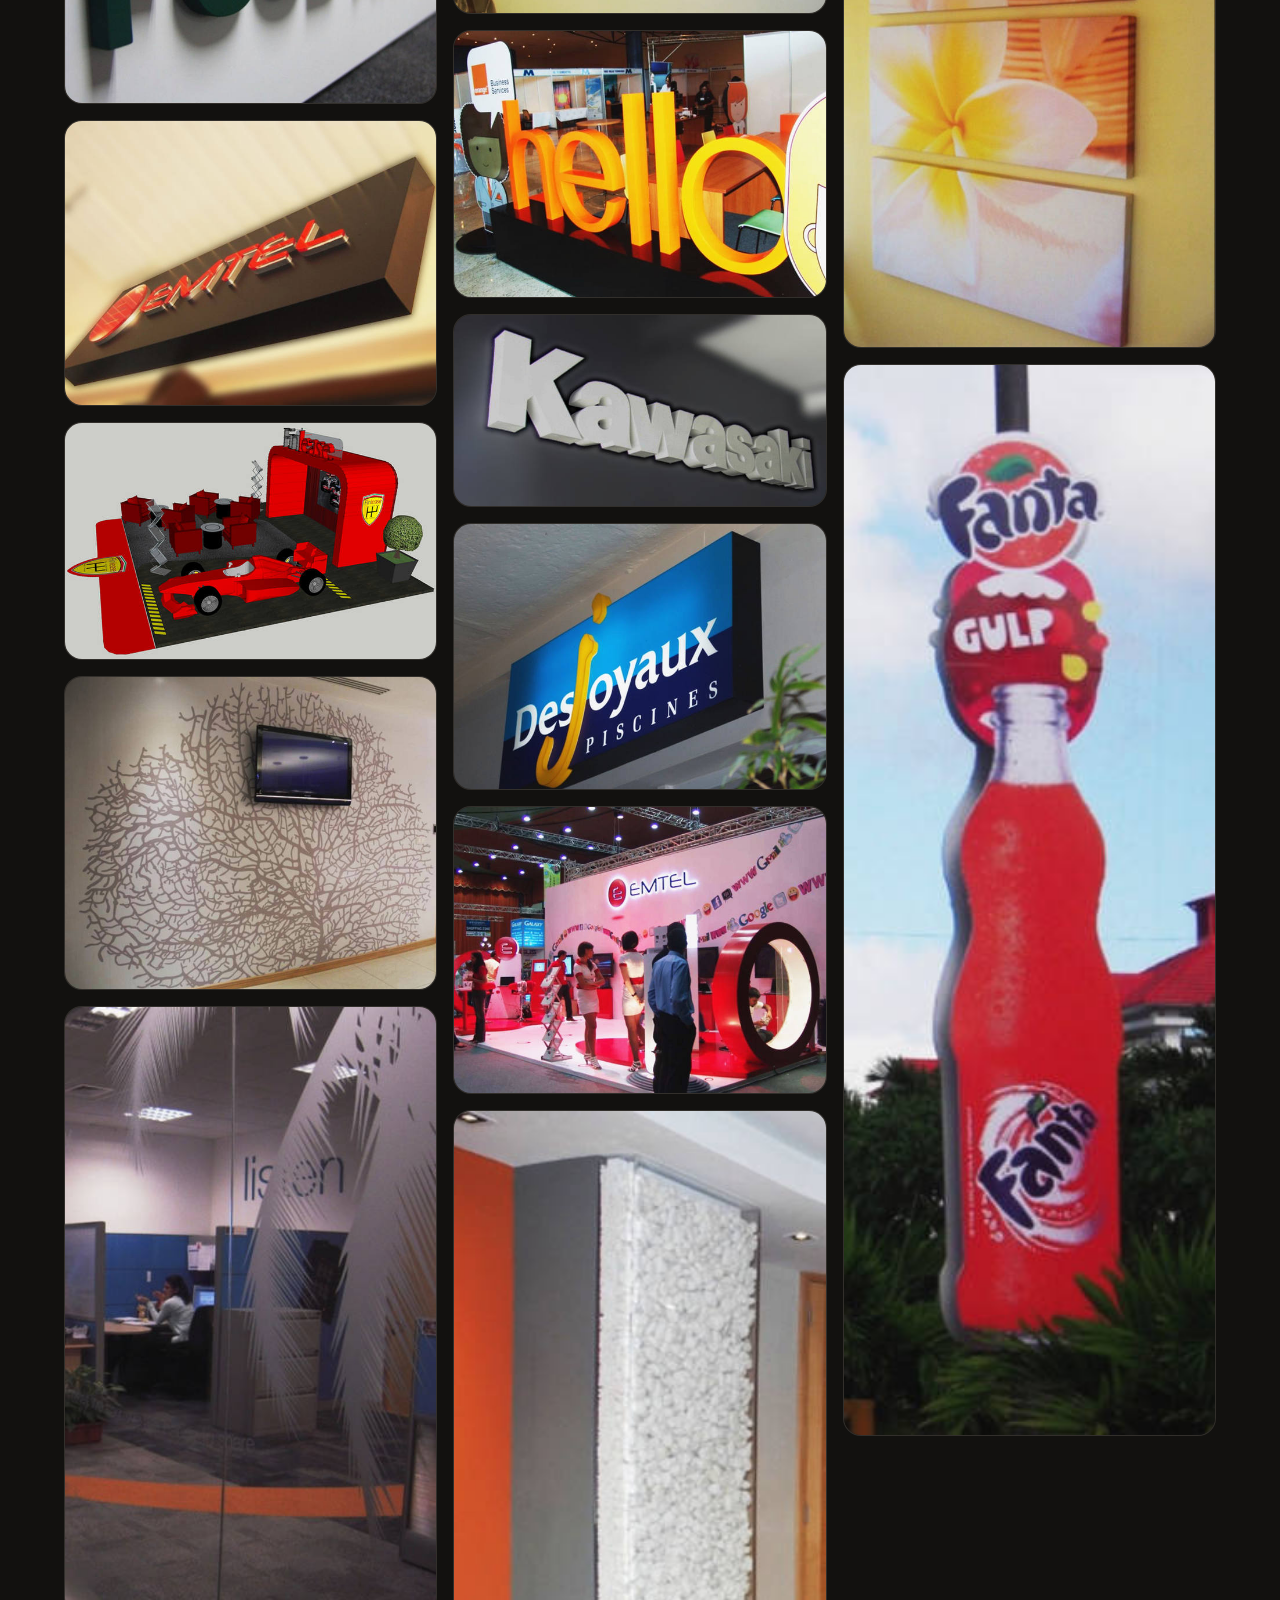
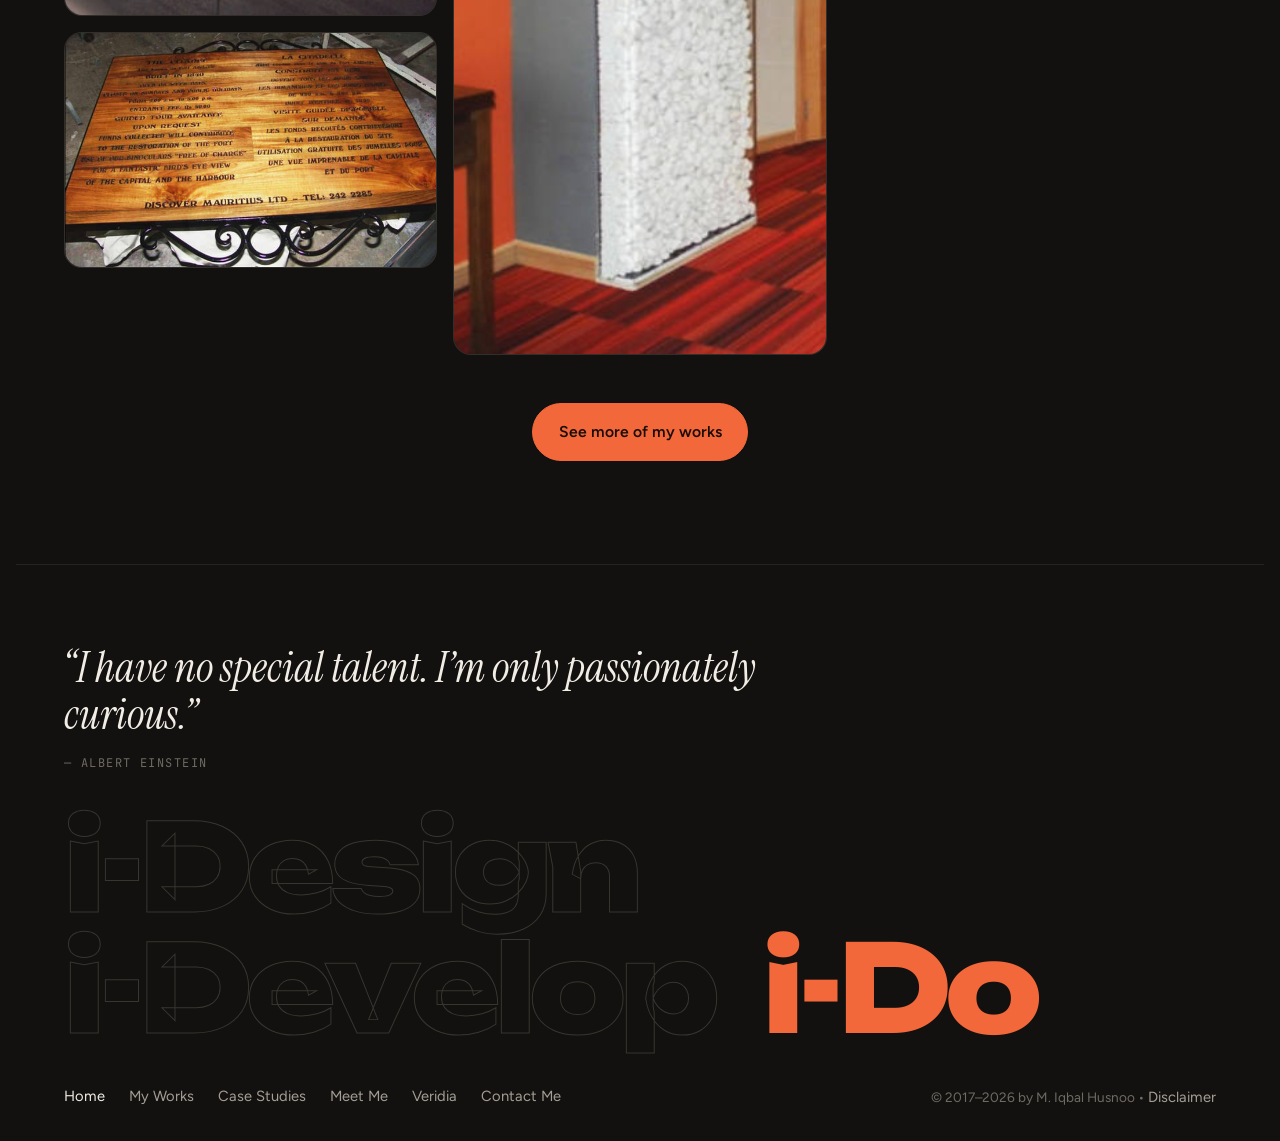
==== commit f0ae4c37: "Add Veridia to site nav on all pages; update hero eyebrow" ====
--- a/index.html
+++ b/index.html
@@ -35,6 +35,7 @@
             <li><a href="/my-works/">My Works</a></li>
             <li><a href="/case-studies/">Case Studies</a></li>
             <li><a href="/meet-me/">Meet Me</a></li>
+            <li><a href="/veridia/">Veridia</a></li>
             <li><a href="/contact-me/" class="nav-cta">Contact Me</a></li>
           </ul>
         </nav>
@@ -46,7 +47,7 @@
         <div class="hero__grid" aria-hidden="true"></div>
         <img class="hero__art" src="/assets/img/banner.jpg" alt="" width="1296" height="576" fetchpriority="high" />
         <div class="hero__inner">
-          <p class="eyebrow"><span class="dot" aria-hidden="true"></span> Signage &amp; fabrication &middot; Pailles, Mauritius</p>
+          <p class="eyebrow"><span class="dot" aria-hidden="true"></span> Powered by technology. Driven by creativity</p>
           <h1 id="hero-title" class="hero__title">
             <span class="sr-only">M. Iqbal Husnoo &mdash; </span>
             <span class="line"><span>i&#8209;Design.</span></span>
@@ -155,6 +156,7 @@
           <li><a href="/my-works/">My Works</a></li>
           <li><a href="/case-studies/">Case Studies</a></li>
           <li><a href="/meet-me/">Meet Me</a></li>
+          <li><a href="/veridia/">Veridia</a></li>
           <li><a href="/contact-me/">Contact Me</a></li>
         </ul>
       </nav>
@@ -162,6 +164,5 @@
     </footer>
 
     <script src="/script.js" defer></script>
-  <script async src="/.netlify/scripts/ar" data-netlify-deploy-id="6aeda1de64c3be196e631531" data-netlify-site-id="eb80ddab-bd80-4e08-9656-230af364bd18" data-agent-runner-id="6aed9f46a1a88d7fdc7c8394"></script>
 </body>
 </html>
--- a/styles.css
+++ b/styles.css
@@ -1045,6 +1045,10 @@
   color: var(--accent);
 }
 
+.work__intro--novel::before {
+  content: counter(work, decimal-leading-zero) ' / Novel';
+}
+
 .work__intro h2 {
   font-family: var(--font-display);
   font-size: clamp(1.5rem, 2.6vw, 2.1rem);
@@ -1093,6 +1097,7 @@
 .meet__photos {
   display: grid;
   grid-template-columns: 1fr 1fr;
+  grid-template-rows: repeat(3, auto);
   gap: 1rem;
   align-self: start;
   position: sticky;
@@ -1104,12 +1109,23 @@
 }
 
 .portrait:first-child {
-  grid-row: span 2;
+  grid-row: 1 / -1;
 }
 
 .portrait:first-child img {
   height: 100%;
   object-fit: cover;
+  object-position: 55% 40%;
+}
+
+.portrait:first-child a {
+  height: 100%;
+}
+
+.portrait:not(:first-child) img {
+  height: clamp(160px, 20vh, 210px);
+  object-fit: cover;
+  object-position: 50% 25%;
 }
 
 .meet__story h2 {
@@ -1633,7 +1649,11 @@
 
 .facts {
   max-width: none;
-  gap: clamp(1.25rem, 2.5vw, 2.25rem);
+  gap: clamp(1.25rem, 2vw, 2rem);
+}
+
+.facts dd {
+  font-size: clamp(1.5rem, 2.6vw, 2rem);
 }
 
 .facts dd {
